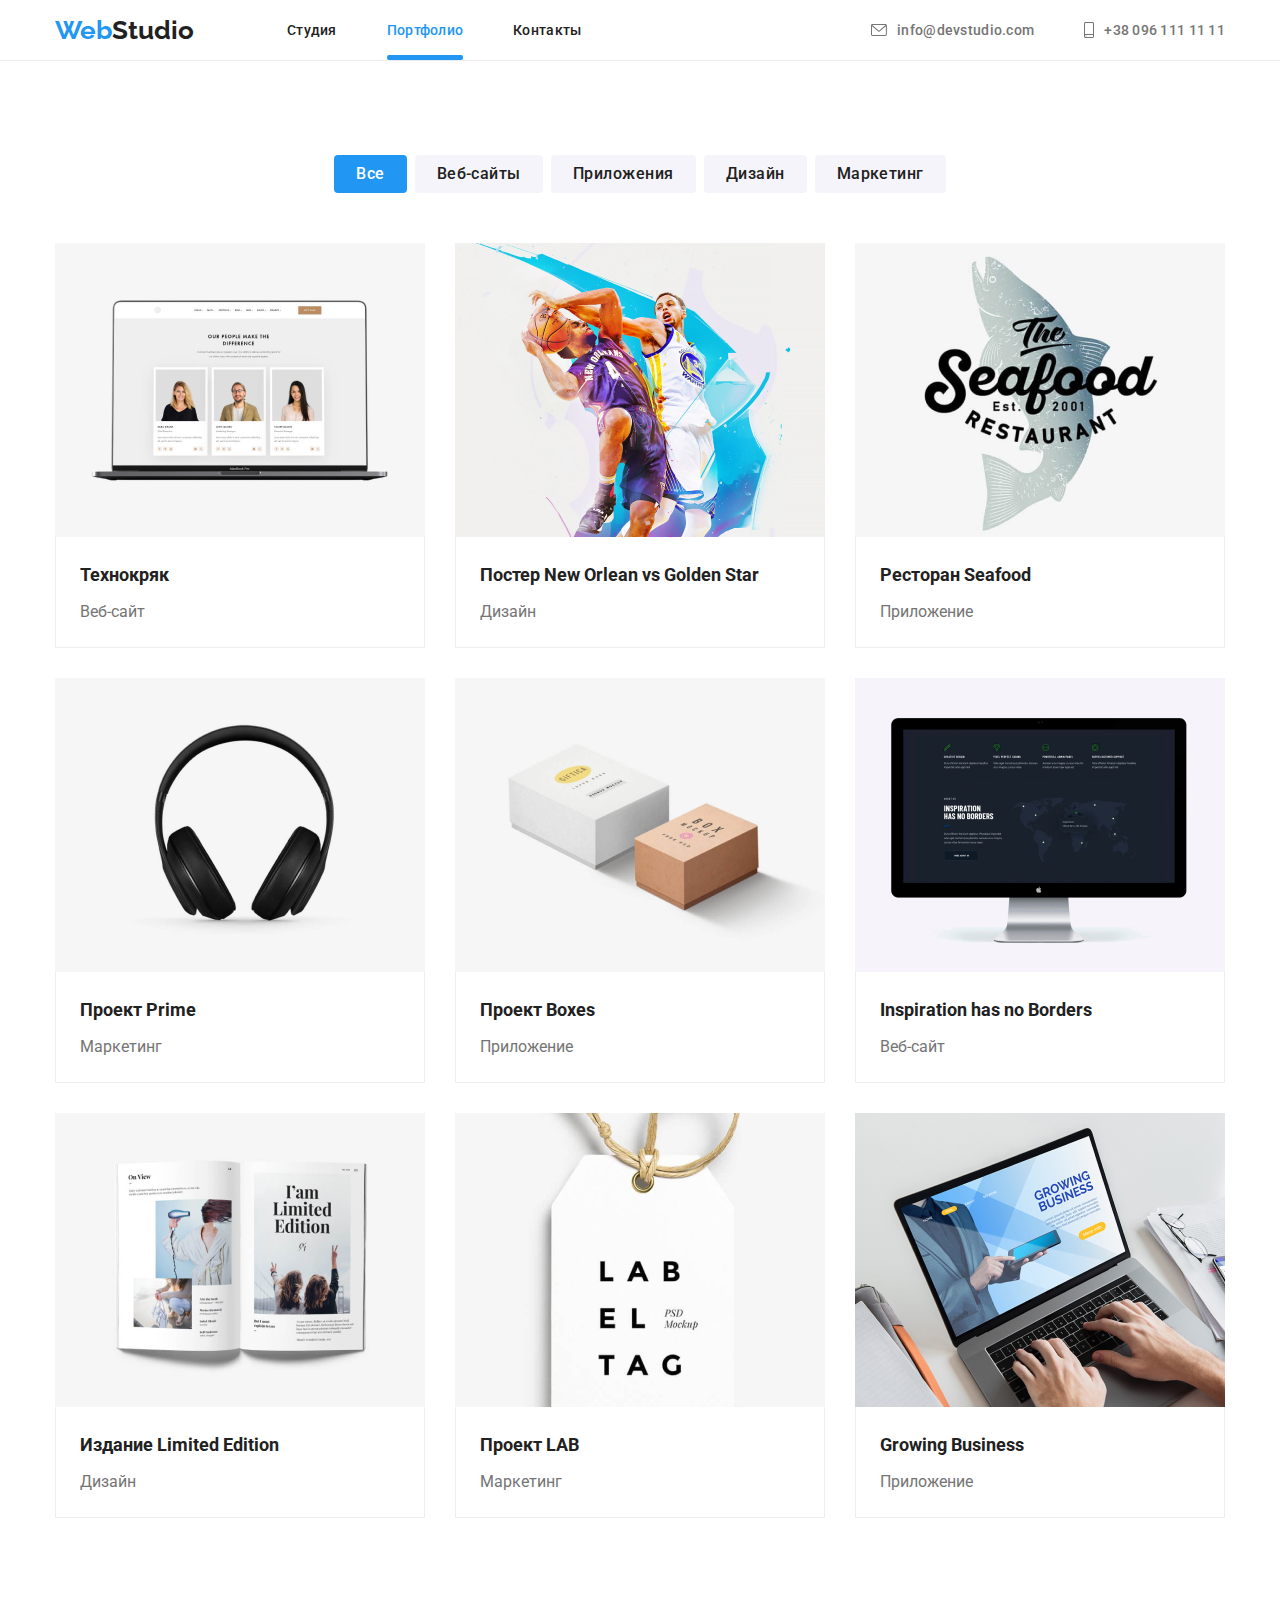
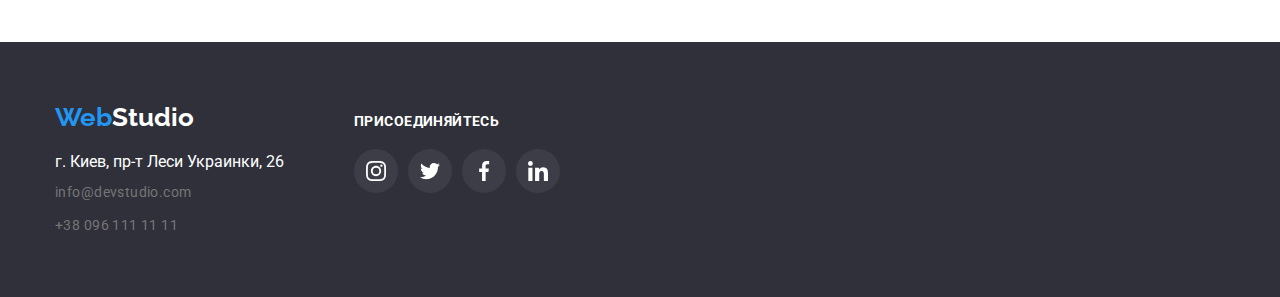
==== portfolio.html @ 7dd8bc94 "ДЗ05" ====
<!DOCTYPE html>
<html lang="en">
<head>
    <meta charset="UTF-8">
    <meta http-equiv="X-UA-Compatible" content="IE=edge">
    <meta name="viewport" content="width=device-width, initial-scale=1.0">
    <title>Портфолио</title>
    

    <link rel="preconnect" href="https://fonts.googleapis.com">
    <link rel="preconnect" href="https://fonts.gstatic.com" crossorigin>
    <link href="https://fonts.googleapis.com/css2?family=Raleway:wght@700&family=Roboto:wght@400;500;700;900&display=swap" rel="stylesheet">

    <link rel="stylesheet" href="https://cdnjs.cloudflare.com/ajax/libs/modern-normalize/1.1.0/modern-normalize.min.css">
    <link rel="stylesheet" href="./css/style.css">
</head>
<body>
    
        
    <header class="header ">

        <div class="container main-nav">
         <a href="" class="nav-logo" ><span class="nav-logo2">Web</span>Studio</a>
         <nav class="nav">
             
          <ul class="site-nav">
              <li class="item"><a href="index.html" class="link">Студия</a></li>
              <li class="item"><a href="portfolio.html" class="link act">Портфолио</a></li>
              <li class="item"><a href="#" class="link">Контакты</a></li>
          </ul>
         </nav> 
    
         
         <ul class="links-contact list"> 
             <li class="item item-mail">
                 <a href="mailto:info@devstudio.com" class="contact-link">
                     <svg class="email">
                         <use href="./images/symbol-defs.svg#icon-envelope"></use>
                     </svg> 
                     info@devstudio.com</a>
                 </li>



             <li class="item item-tel">
                 <a href="tel:+380961111111" class="contact-link">
                     <svg class="tel">
                         <use href="./images/symbol-defs.svg#icon-smartphone"></use>
                     </svg> 
                     +38 096 111 11 11</a>
                 </li> 
         </ul>
     
     </div>
     


 </header>
     
    <main>

        <section class="portfolio-section">
        <div class="container">
            <h2 class="visually-hidden">Меню портфолио</h2>
          <!--btn-->
        <ul class="btns">
            <li class="btn-list"><button class="btn act2">Все</button></li>
            <li class="btn-list"><button class="btn">Веб-сайты</button></li>
            <li class="btn-list"><button class="btn">Приложения</button></li>
            <li class="btn-list"><button class="btn">Дизайн</button></li>
            <li class="btn-list"><button class="btn">Маркетинг</button></li>
        </ul>
        <h2 class="visually-hidden">Меню портфолио</h2>
<ul class="portfolio-img-section">
    
    <li class="portfolio-li">
        <a href="" class="portfolio-img">
            <p class="portfolio-img-text">Технокряк это современная площадка распространения коронавируса. Компании используют эту платформу для цифрового шпионажа и атак на защищённые сервера конкурентов.</p>
            <img src="./images/portfolio/img.jpg" alt="Веб-сайт" width=370>
           
        <div class="img-title">
            <h3 class="portfolio-h3">Технокряк</h3>
            <p class="ptext-portf">Веб-сайт</p>
        </div>
        </a>
    </li>
    <li class="portfolio-li">
        
        <a href="" class="portfolio-img">
            <p class="portfolio-img-text">Технокряк это современная площадка распространения коронавируса. Компании используют эту платформу для цифрового шпионажа и атак на защищённые сервера конкурентов.</p>
            <img class="portfolio-img-href" src="./images/portfolio/img(1).jpg" alt="Дизайн" width=370>
        
        <div class="img-title">
            <h3 class="portfolio-h3">Постер New Orlean vs Golden Star</h3>
            <p class="ptext-portf">Дизайн</p>
        </div>
        </a>
    </li>
    <li class="test">
        <a href="" class="portfolio-img">
            <p class="portfolio-img-text">Технокряк это современная площадка распространения коронавируса. Компании используют эту платформу для цифрового шпионажа и атак на защищённые сервера конкурентов.</p>
          <img src="./images/portfolio/img(2).jpg" alt="Приложение" width=370>
        <div class="img-title">
            <h3 class="portfolio-h3">Ресторан Seafood</h3>
            <p class="ptext-portf">Приложение</p>
        </div>
        </a>
    </li>

    <li class="portfolio-li">
        <a href="" class="portfolio-img">
            <p class="portfolio-img-text">Технокряк это современная площадка распространения коронавируса. Компании используют эту платформу для цифрового шпионажа и атак на защищённые сервера конкурентов.</p>
            <img src="./images/portfolio/img(3).jpg" alt="Маркетинг" width=370>
        <div class="img-title">
            <h3 class="portfolio-h3">Проект Prime</h3>
            <p class="ptext-portf">Маркетинг</p>
        </div>
        </a>
    </li>
    <li class="portfolio-li">
        <a href="" class="portfolio-img">
            <p class="portfolio-img-text">Технокряк это современная площадка распространения коронавируса. Компании используют эту платформу для цифрового шпионажа и атак на защищённые сервера конкурентов.</p>
            <img src="./images/portfolio/img(4).jpg" alt="Приложение" width=370>
        <div class="img-title">
            <h3 class="portfolio-h3">Проект Boxes</h3>
            <p class="ptext-portf">Приложение</p>
        </div>
        </a>
    </li>
    <li class="test">
        <a href="" class="portfolio-img">
            <p class="portfolio-img-text">Технокряк это современная площадка распространения коронавируса. Компании используют эту платформу для цифрового шпионажа и атак на защищённые сервера конкурентов.</p>
            <img src="./images/portfolio/img(5).jpg" alt="Веб-сайт" width=370>
        <div class="img-title">
            <h3 class="portfolio-h3">Inspiration has no Borders</h3>
            <p class="ptext-portf">Веб-сайт</p>
        </div>
        </a>
    </li>


    <li class="portfolio-li">
        <a href="" class="portfolio-img">
            <p class="portfolio-img-text">Технокряк это современная площадка распространения коронавируса. Компании используют эту платформу для цифрового шпионажа и атак на защищённые сервера конкурентов.</p>
            <img src="./images/portfolio/img(6).jpg" alt="Дизайн" width=370>
        <div class="img-title">
            <h3 class="portfolio-h3">Издание Limited Edition</h3>
            <p class="ptext-portf">Дизайн</p>
        </div>
        </a>
    </li>

    <li class="portfolio-li">
        <a href="" class="portfolio-img">
            <p class="portfolio-img-text">Технокряк это современная площадка распространения коронавируса. Компании используют эту платформу для цифрового шпионажа и атак на защищённые сервера конкурентов.</p>
            <img src="./images/portfolio/img(7).jpg" alt="Маркетинг" width=370>
        <div class="img-title">
            <h3 class="portfolio-h3">Проект LAB</h3>
            <p class="ptext-portf">Маркетинг</p>
        </div>
    </a>
    </li>
    <li class="test">
        <a href="" class="portfolio-img">
            <p class="portfolio-img-text">Технокряк это современная площадка распространения коронавируса. Компании используют эту платформу для цифрового шпионажа и атак на защищённые сервера конкурентов.</p>
            <img src="./images/portfolio/img(8).jpg" alt="Приложение" width=370>
        <div class="img-title">
            <h3 class="portfolio-h3">Growing Business</h3>
            <p class="ptext-portf">Приложение</p>
        </div>
        </a>
    </li>
</ul>
</div>
        </section>

    </main>

    <footer class="footer">
        <div class="container footer-div">
            <div>   
            <a href="/index.html" lang="en" class="nav-logo-footer"><span class="nav-logo2-footer">Web</span>Studio</a>
            <address class="address">
            <p class="footer-address">г. Киев, пр-т Леси Украинки, 26</p>
            <ul class="ul1">
                <li class="footer-address-li"><a href="mailto:info@devstudio.com" class="contact-link-footer-href">info@devstudio.com</a></li>
                <li class="footer-address-li"><a href="tel:+380961111111" class="contact-link-footer-href">+38 096 111 11 11</a></li>
            </ul>
            </address>
            </div>

        <div class="footer-social-div">
            <h3 class="footer-social-text">присоединяйтесь</h3>
            <ul class="soc">
                <li class="soc-team-li"><a class="soc-team-href-footer" href="">
                    <svg class="svg-team-li-footer">
                        <use href="./images/symbol-defs.svg#icon-instagram-2"></use>
                    </svg> 
                </a></li>
                <li class="soc-team-li"><a class="soc-team-href-footer" href="">
                    <svg class="svg-team-li-footer">
                        <use href="./images/symbol-defs.svg#icon-twitter-1"></use>
                    </svg> 
                </a></li>
                <li class="soc-team-li"><a class="soc-team-href-footer" href="">
                    <svg class="svg-team-li-footer">
                        <use href="./images/symbol-defs.svg#icon-facebook-1"></use>
                    </svg> 
                </a></li>
                <li class="soc-team-li"><a class="soc-team-href-footer" href="">
                    <svg class="svg-team-li-footer">
                        <use href="./images/symbol-defs.svg#icon-linkedin-1"></use>
                    </svg> 
                </a></li>
            </ul>

        </div>
        </div>

      


        </footer>
</body>
</html>
---- css/style.css ----
/* Переменные */

:root{
    --blue: #2196F3;
    --grey: #2F303A;
    --grey2:#757575;
    --greylinks: #AFB1B8;
    --white:#FFFFFF;
    --black:#212121;
    --background-team:#F5F4FA;
    --background-modal: rgba(0, 0, 0, 0.2);
}

body{
    font-family: "Roboto", sans-serif;
    margin: 0;
}

/* header */

.header{
    border-bottom: 1px solid #ECECEC;
}

.container{
    width: 1200px;
    margin-left: auto;
    margin-right: auto;
    padding-left: 15px;
    padding-right: 15px;
    
}

/*nav logo  */

.nav-logo {
    font-family: 'Oleo Script', sans-serif;
    font-family: Raleway;
    font-style: normal;
    font-weight: bold;
    font-size: 26px;
    line-height: 31px;
    color: var(--black);
    text-decoration: none;
}
.nav-logo2 {

    font-family: 'Raleway', sans-serif;
    font-style: normal;
    font-weight: bold;
    font-size: 26px;
    line-height: 31px;
    color: var(--blue);
}

/* nav */
.main-nav{
    
    display: flex;
    align-items: center;
}
/* links */

.nav{
    margin-left: 93px;
}

.site-nav{
    display: flex;
    margin-top: 0;
    margin-bottom: 0;
    padding: 0;
}

.site-nav .link {
    display: block;
    padding: 22px 0;

    color: var(--black);
    font-style: normal;
    font-weight: 500;
    font-size: 14px;
    line-height: 16px;
    letter-spacing: 0.02em;
}

.site-nav .item{
    list-style: none;
}


.site-nav .item:last-child{
    margin-right: 0;
}

.site-nav .item:not(:last-child){
    margin-right: 50px;
}

.site-nav li a{
    text-decoration: none;
}

.act:after{
    position: absolute;
    content: "";
    left: 0;
    bottom: 0;

    display: block;
    width: 100%;
    height: 5px;

    border-radius: 2px;
    background-color: var(--blue);
    
}

.link{
    transition-property: color;
    transition-duration: 250ms;
    transition-timing-function: cubic-bezier(0.4, 0, 0.2, 1);
}

.link.act{
    color: var(--blue);
    position: relative;
}

.link:hover, .link:focus{
    color: var(--blue);
}

/* contact-links */

.links-contact{
    display: flex;
    text-decoration: none;
    list-style: none;
    margin-left: auto;
    margin-top: 0;
    margin-bottom: 0;
    padding: 0;
}

.contact-link{
    align-items: center;
    display: flex;
    font-style: normal;
    font-weight: 500;
    font-size: 14px;
    line-height: 16px;
    letter-spacing: 0.02em;
    color: var(--grey2);

    transition-property: color;
    transition-duration: 250ms;
    transition-timing-function: cubic-bezier(0.4, 0, 0.2, 1);
}

.contact-link:hover .email, .contact-link:hover .tel{
    fill: var(--blue);
}

.contact-link:hover, .contact-link:focus{
    color: var(--blue);
}

.tel{
    margin-right: 10px;
    width: 10px;
    height: 16px;
    
    fill: var(--grey2);

    transition-property: fill;
    transition-duration: 250ms;
    transition-timing-function: cubic-bezier(0.4, 0, 0.2, 1);
}

.tel:hover, .tel:focus{
    fill: var(--blue);
    
}


.email{
   
    margin-right: 10px;
    width: 16px;
    height: 12px;
    fill: var(--grey2);

    transition-property: fill;
    transition-duration: 250ms;
    transition-timing-function: cubic-bezier(0.4, 0, 0.2, 1);
}

.email:hover, .email:focus{
    fill: var(--blue);
    
}


.links-contact .item + .item{
    margin-left: 50px;
    
}
.links-contact a{
    text-decoration: none;
}

/* hero */
.hero-section{
    max-width: 1600px;
    
    background-repeat: no-repeat;
    
    background-position: center;
    background-image: linear-gradient(
    to right,
    rgba(0, 0, 0, 0.4),
    rgba(0, 0, 0, 0.4)
    ),
    url(../images/background.jpg);

    margin-left: auto;
    margin-right: auto;
    padding: 200px 0;
    
    background-color: var(--grey);
    text-align: center;
}

.hero-title{
    max-width: 696px;
    margin-left: auto;
    margin-right: auto;

    text-transform: uppercase;

    font-style: normal;
    font-weight: 900;
    font-size: 44px;
    line-height: 60px;
    letter-spacing: 0.06em;
    
    color: var(--white);

    margin-top: 0;
    margin-bottom: 30px;
}

.herobtn{
    color: var(--white);
    background-color: var(--blue);

    font-style: normal;
    font-weight: bold;
    font-size: 16px;
    line-height: 30px;
    letter-spacing: 0.06em;
    box-shadow: 0px 4px 4px rgba(0, 0, 0, 0.15);
    border-radius: 4px;
    padding: 10px 32px;    
}

.herobtn:hover, .herobtn:focus{
    background-color: #188CE8;
}

.info-section{
    padding-top: 94px;
    padding-bottom: 0;
}

.visually-hidden{
    position: absolute;
    width: 1px;
    height: 1px;
    margin: -1px;
    border: 0;
    padding: 0;

    white-space: nowrap;
    clip-path: inset(100%);
    clip: rect(0 0 0 0);
    overflow: hidden;
}

/* info */

.svg-div{
    
    display: flex;
    justify-content: center;
    align-items: center;


    background-color: #F5F4FA;
    background-size: contain;
    height: 120px;
    margin-bottom: 30px;
}

.info-text-icon{
    
    width: 70px;
    height: 70px;
}



.info-text{
    padding: 0;
    margin: 0;
    display: flex;
    list-style: none;
}

.info-section-text{
    width: 270px;
    padding-left: 1px;
}


.info-section-text:not(:last-child){
     margin-right: 30px;
}

.h3-title{
    font-style: normal;
    font-weight: bold;
    font-size: 14px;
    line-height: 16px;
    letter-spacing: 0.03em;
    text-transform: uppercase;

    color: var(--black);

    margin-top: 0;
    margin-bottom: 10px;
}

.ptext{
    font-style: normal;
    font-weight: normal;
    font-size: 14px;
    line-height: 24px;
    letter-spacing: 0.03em;

    color: var(--grey2);

    margin-top: 0;
    margin-bottom: 0;
}


/* dssasdf */

.img-section{
    
    width: 270px;
    height: 120px;
    background-color:  #F5F4FA;
}

/* section-work */




.section-work{
    padding-top: 94px;
    padding-bottom: 94px;
}

.h2-title{
    text-align: center;
    font-style: normal;
    font-weight: bold;
    font-size: 36px;
    line-height: 42px;
    text-align: center;
    letter-spacing: 0.03em;

    color: var(--black);

    margin-top: 0;
    margin-bottom: 50px;

}

.offer-list{
    display: flex;
    padding: 0;
    list-style: none;
    margin: 0;
}

.offer-li{
    display: flex;
    justify-content: center;

    position: relative;
    width: 370px;

}

.offer-li:not(:last-child){
    margin-right: 30px;
}

.offer-text{
    position: absolute;
    bottom: 0;
    
    width: 100%;
    height: 70px;

    

    font-style: normal;
    font-weight: bold;
    font-size: 14px;
    line-height: 16px;
    text-align: center;
    letter-spacing: 0.03em;
    text-transform: uppercase;

    text-decoration: none;

    color: var(--white);
    background: rgba(47, 48, 58, 0.8);



    align-items: center;
    justify-content: center;
    display: flex;
}

.offer-text:hover{
    opacity: 1;
}


/* team */

.section-team{
    padding-top: 94px;
    padding-bottom: 94px;

    background-color: var(--background-team);
}

.team{
    display: flex;
    padding: 0;
    margin: 0;
    list-style: none;
}

.team-li{
    width: 270px;
    background: #FFFFFF;
    box-shadow: 0px 1px 3px rgba(0, 0, 0, 0.12), 0px 1px 1px rgba(0, 0, 0, 0.14), 0px 2px 1px rgba(0, 0, 0, 0.2);
    border-radius: 0px 0px 4px 4px;
}

.team-li:not(:last-child){
    margin-right: 30px;
}

.text-team{
    padding: 30px 0px 30px 0px;
}

.htext-team{
    font-style: normal;
    font-weight: 500;
    font-size: 16px;
    line-height: 19px;
    margin-top: 0;

    text-align: center;
    letter-spacing: 0.03em;

    color: var(--black);
}

.p-team{
    font-style: normal;
    font-weight: normal;
    font-size: 16px;
    line-height: 19px;
    margin: 0;

    text-align: center;
    letter-spacing: 0.03em;

    color: var(--grey2);
}

.div-icon-team{
    
    width: 206px;
    height: 44px;
}

.soc-team-href{
    display: flex;
    justify-content: center;
    align-items: center;
    width: 44px;
    height: 44px;
    background-color: #ffffff10;
    border-radius: 50%;
    transition: 250ms cubic-bezier(0.4, 0, 0.2, 1);
}

.soc-team-href:hover .svg-team-li{
    fill: var(--white);
}

.soc-team-href:hover{
    background-color: var(--blue);
}

.soc-team{
    margin-top: 16px;
    justify-content: center;
    display: flex;
    list-style: none;
    padding: 0
    
}

.soc-team-li:not(:last-child){
    margin-right: 10px;
}
.svg-team-li{
    fill: var(--greylinks);
    width: 20px;
    height: 20px;
}

/* clients */

.section-clients{
    padding-top: 94px;
    padding-bottom: 94px;
}

.constant{
    text-align: center;
    font-style: normal;
    font-weight: bold;
    font-size: 36px;
    line-height: 42px;
    text-align: center;
    letter-spacing: 0.03em;
    color: var(--black);
    margin: 0;
    
    
}

.clients{
    margin-top: 50px;
    
    padding-left: 0;
    display: flex;
    list-style: none;
    
    margin-bottom: 0;
}

.svg-clients{
   width: 106px;
   height: 60px;
   fill: var(--greylinks);

   transition-property: fill;
   transition-duration: 250ms;
   transition-timing-function: cubic-bezier(0.4, 0, 0.2, 1);
   
}

.client-href{
    
    justify-content: center;
    align-items: center;
    display: flex;

    width: 170px;
    height: 92px;
    
    
}

.client-href:hover .svg-clients{
    fill: var(--blue);
}

.clients-list{
    width: 170px;
    height: 92px;
    border: 1px solid var(--greylinks);
    border-radius: 4px;

    transition-property: border;
    transition-duration: 250ms;
    transition-timing-function: cubic-bezier(0.4, 0, 0.2, 1);
}

.clients-list:hover{
    border: 1px solid var(--blue);
    border-radius: 4px;
}

.clients-list:not(:last-child){
    margin-right: 30px;
}




/* footer */

.footer{
    padding: 60px 0;
    background-color: var(--grey);
}

.nav-logo-footer {
    font-family: 'Oleo Script', cursive;
    font-family: Raleway;
    font-style: normal;
    font-weight: bold;
    font-size: 26px;
    line-height: 31px;
    color: var(--white);
    text-decoration: none;      
}
    
    
.nav-logo2-footer {
    font-size: 26px;
    line-height: 31px;
    color: #2196F3;
}

.address{
    margin-top: 20px;
    font-style: normal;
    color: var(--white);
    
}

.footer-address{
    margin: 0;
    margin-bottom: 9px;
}

.contact-link-footer-href{
    font-style: normal;
    font-weight: normal;
    font-size: 14px;
    line-height: 24px;
    list-style: none;
    text-decoration: none;
    letter-spacing: 0.03em;

    color: var(--grey2);

    flex-direction: row;

    
    transition-property: color;
    transition-duration: 250ms;
    transition-timing-function: cubic-bezier(0.4, 0, 0.2, 1);
    
}


.ul1{
   margin: 0;
   padding: 0;
   list-style: none;
}

.footer-address-li:not(:last-child){
    margin-bottom: 9px;
}

.contact-link-footer-href:hover, .contact-link-footer-href:focus{
    color: var(--white);
}

/* soc footer */


.footer-div{
    display: flex;
    align-items: baseline;
}

.footer-social-div{
    margin-left: 70px;
}

.soc{
    display: flex;
    list-style: none;
    padding: 0;
    margin-top: 20px;
    margin-bottom: 0;
}

a.soc-team-href-footer{
    display: flex;
    justify-content: center;
    align-items: center;
    width: 44px;
    height: 44px;
    background-color: #ffffff10;
    border-radius: 50%;

    transition-property: background-color;
    transition-duration: 250ms;
    transition-timing-function: cubic-bezier(0.4, 0, 0.2, 1);
}

.footer-social-text{
    font-style: normal;
    font-weight: bold;
    font-size: 14px;
    line-height: 16px;
    letter-spacing: 0.03em;
    text-transform: uppercase;
    margin: 0;
    color: var(--white);
}

.soc-team-li:not(:last-child){
    margin-right: 10px;
}

.svg-team-li-footer{
    width: 20px;
    height: 20px;

    fill: var(--white);
}

.soc-team-href-footer:hover, .soc-team-href-footer:focus{
    background-color: var(--blue);

}

/* -----------------portfolio----------- */



.portfolio-section{
    padding: 94px 0;
}

.btns{
    margin-bottom: 50px;
    display: flex;
    justify-content: center;
    padding: 0;
    margin-top: 0;
}

.btn-list:not(:last-child){
    margin-right: 8px;
    
}

.btn{
    padding: 6px 22px;

    font-style: normal;
    font-weight: 500;
    font-size: 16px;
    line-height: 26px;

    text-align: center;
    letter-spacing: 0.03em;

    border-radius: 4px;

    color: var(--black);
    background-color: #F5F4FA;

    cursor: pointer;
    
    border: none;


    transition-property: background-color, text, box-shadow;
    transition-duration: 250ms;
    transition-timing-function: cubic-bezier(0.4, 0, 0.2, 1);

}

.act2{
    transition-property: box-shadow, text;
    transition-duration: 250ms;
    transition-timing-function: cubic-bezier(0.4, 0, 0.2, 1);
}

.btn:hover, .btn:focus{
    color: var(--white);
    background-color: var(--blue);
}

.btn-list{
    
    list-style: none;
   
}

.btn:hover{
    box-shadow: 0px 3px 1px rgba(0, 0, 0, 0.1), 0px 1px 2px rgba(0, 0, 0, 0.08), 0px 2px 2px rgba(0, 0, 0, 0.12);
    border-radius: 4px;

}

.btn.act2{
    color: var(--white);
    background-color: var(--blue);
}

/* img */

.portfolio-img{
    display: block;
    text-decoration: none;

    
    
}

.portfolio-img:hover{

    box-shadow: 0px 1px 1px rgba(0, 0, 0, 0.12), 0px 4px 4px rgba(0, 0, 0, 0.06), 1px 4px 6px rgba(0, 0, 0, 0.16);

    transition-property: box-shadow;
    transition-duration: 250ms;
    transition-timing-function: cubic-bezier(0.4, 0, 0.2, 1);
}


.portfolio-test{
    position: relative;
}

.portfolio-img-section{
    display: flex;
    flex-wrap: wrap;
    list-style: none;
    padding: 0;
    margin: 0;
}
.portfolio-li{
    width: 370px;
    position: relative;
    
}
.portfolio-test:before{
    display: inline-block;
    position: absolute;
    content: "";
    width: 100%;
    height: 100%;
    background-color: ;
}
.portfolio-li:not(:last-child){
    margin-right: 30px;
    margin-bottom: 30px;
}
.test{
    width: 370px;
    margin: 0;
    position: relative;
    margin-bottom: 30px;
}
img{
    display: block;
}

.img-title{
    padding: 20px 24px;

    border-bottom: 1px solid #EEEEEE;
    border-left: 1px solid #EEEEEE;
    border-right: 1px solid #EEEEEE;
}
.portfolio-h3{
    font-style: normal;
    font-weight: bold;
    font-size: 18px;
    line-height: 36px;

    color: var(--black);

    margin-top: 0;
    margin-bottom: 4px;
}
.ptext-portf{
    font-style: normal;
    font-weight: normal;
    font-size: 16px;
    line-height: 30px;

    margin: 0;

    color: var(--grey2);
}

.portfolio-img-text{
    position: absolute;
    padding: 63px 24px;

    margin: 0;

    font-style: normal;
    font-weight: normal;
    font-size: 18px;
    line-height: 28px;
    letter-spacing: 0.03em;

    color: var(--white);

    background: rgba(33, 150, 243, 0.9);

    opacity: 0;

    transition-property: opacity;
    transition-duration: 250ms;
    transition-timing-function: cubic-bezier(0.4, 0, 0.2, 1);
}

.portfolio-img-text:hover{
    opacity: 1;
}

/* -----------------modal----------- */

.backdrop{
    position: fixed;
    top: 0;
    left: 0;

    width: 100%;
    height: 100%;
    background-color: var(--background-modal);
    
    opacity: 1;
    transition: opacity 250ms cubic-bezier(0.4, 0, 0.2, 1);
}

.backdrop.is-hidden{
    opacity: 0;
    pointer-events: none;
}

.modal{
    width: 528px;
    height: 581px;
    background-color: var(--white);

    position: absolute;
    top: 50%;
    left: 50%;
    transform: translate(-50%, -50%);

}

.svg-close{
 
    fill: black;
    width: 11px;
    height: 11px;  
}

.btn-modal-close{
    position: absolute;
    top: 8px;
    right: 8px;
    border: 1px solid rgba(0, 0, 0, 0.1);
    border-radius: 50%;
    background-color: white;

 
}
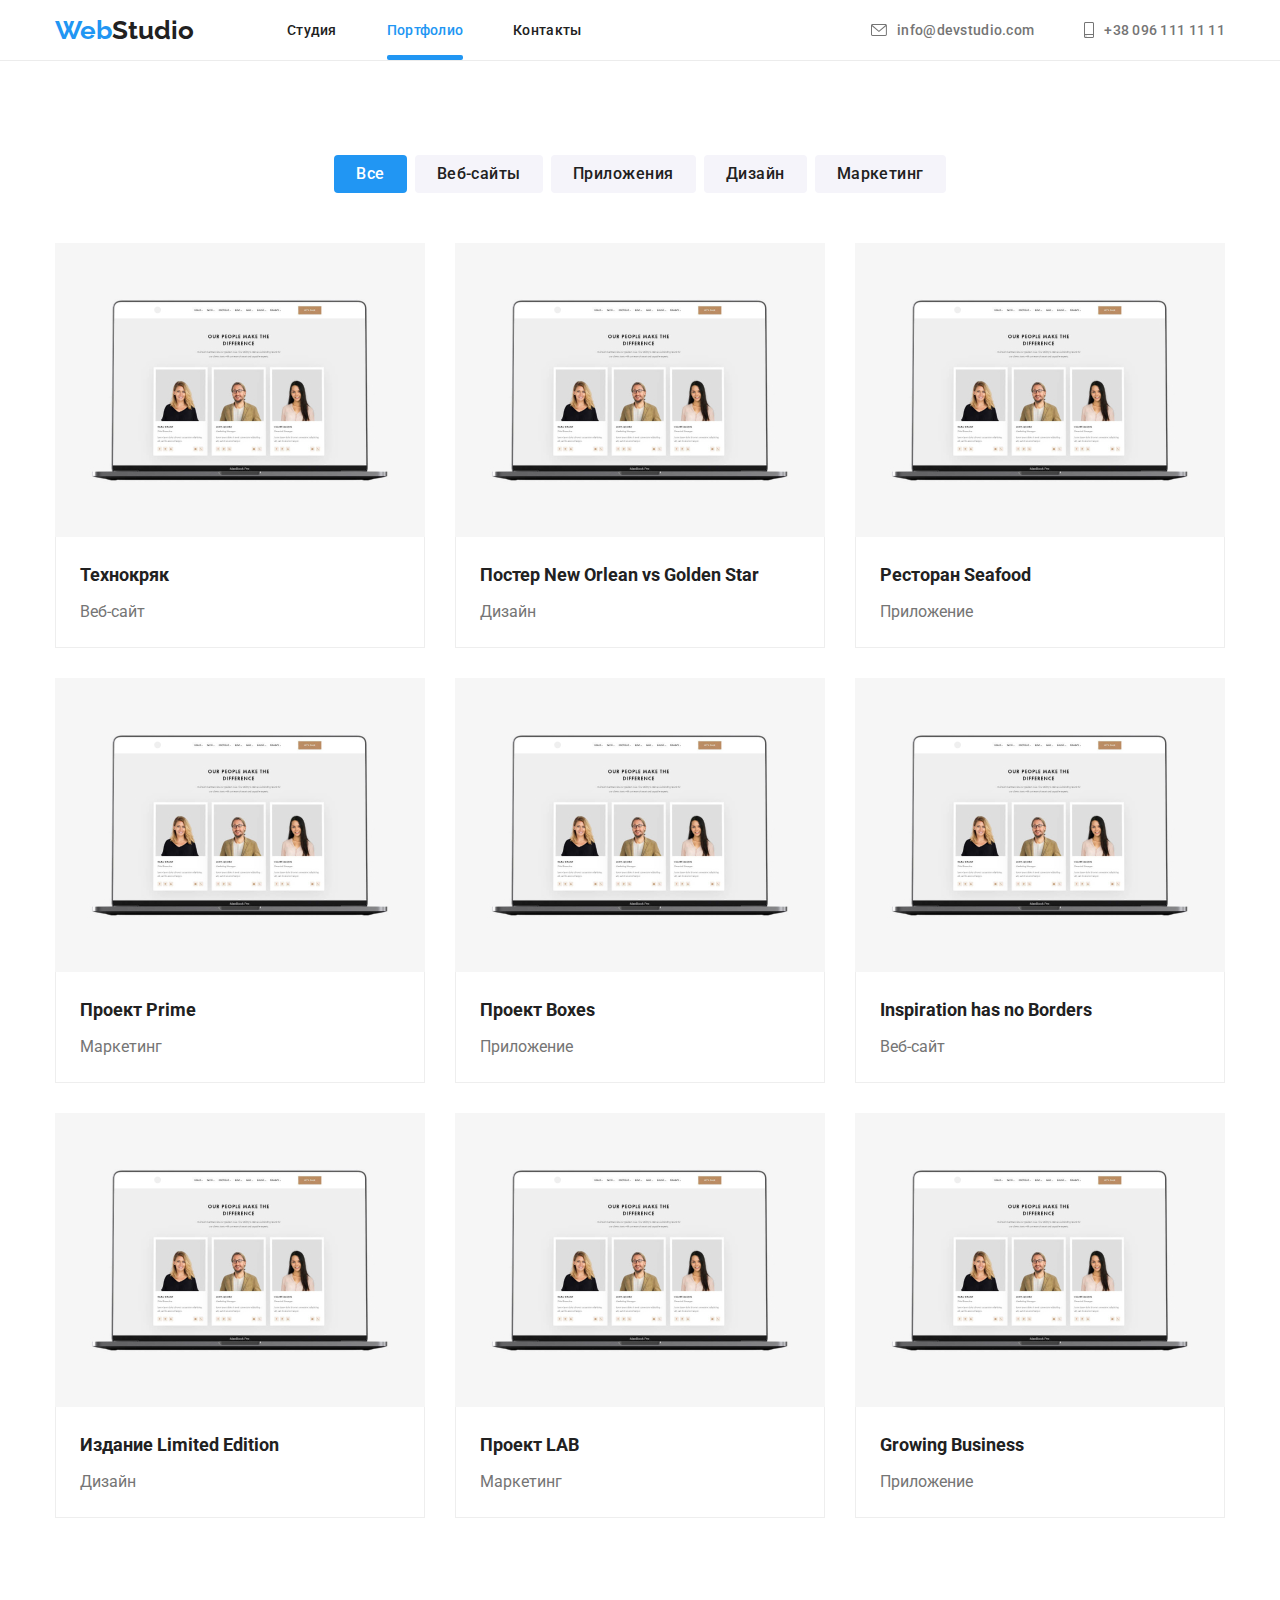
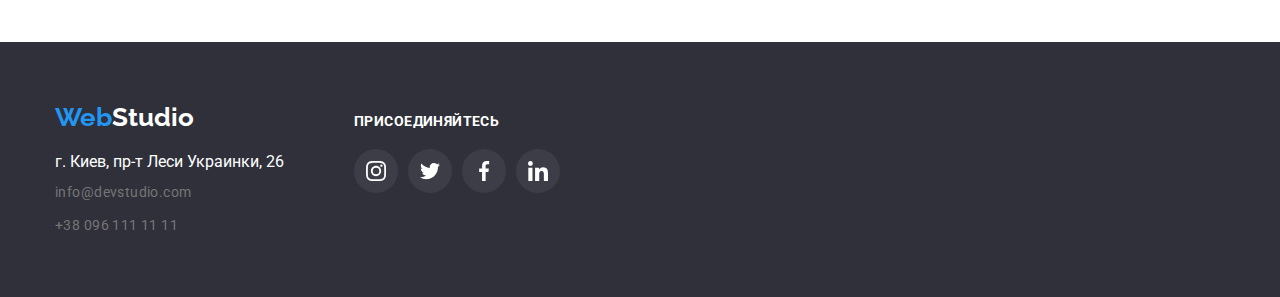
==== commit dd3bc228: "ДЗ05.05" ====
--- a/portfolio.html
+++ b/portfolio.html
@@ -20,7 +20,7 @@
     <header class="header ">
 
         <div class="container main-nav">
-         <a href="" class="nav-logo" ><span class="nav-logo2">Web</span>Studio</a>
+         <a href="./index.html" class="nav-logo" ><span class="nav-logo2">Web</span>Studio</a>
          <nav class="nav">
              
           <ul class="site-nav">
@@ -75,9 +75,16 @@
     
     <li class="portfolio-li">
         <a href="" class="portfolio-img">
-            <p class="portfolio-img-text">Технокряк это современная площадка распространения коронавируса. Компании используют эту платформу для цифрового шпионажа и атак на защищённые сервера конкурентов.</p>
-            <img src="./images/portfolio/img.jpg" alt="Веб-сайт" width=370>
-           
+            
+            <div class="product-thumb">
+                <img src="./images/portfolio/img.jpg" alt="Веб-сайт" width=370>        
+                <div class="overlay">                  
+                    <p class="portfolio-img-text">Технокряк это современная площадка распространения коронавируса.
+                        Компании используют эту платформу для цифрового шпионажа и атак на защищённые сервера конкурентов.</p>
+                </div>                                  
+            </div>
+            
+        
         <div class="img-title">
             <h3 class="portfolio-h3">Технокряк</h3>
             <p class="ptext-portf">Веб-сайт</p>
@@ -87,9 +94,13 @@
     <li class="portfolio-li">
         
         <a href="" class="portfolio-img">
-            <p class="portfolio-img-text">Технокряк это современная площадка распространения коронавируса. Компании используют эту платформу для цифрового шпионажа и атак на защищённые сервера конкурентов.</p>
-            <img class="portfolio-img-href" src="./images/portfolio/img(1).jpg" alt="Дизайн" width=370>
-        
+            <div class="product-thumb">
+                <img src="./images/portfolio/img.jpg" alt="Веб-сайт" width=370>        
+                <div class="overlay">                  
+                    <p class="portfolio-img-text">Технокряк это современная площадка распространения коронавируса.
+                        Компании используют эту платформу для цифрового шпионажа и атак на защищённые сервера конкурентов.</p>
+                </div>                                  
+            </div>
         <div class="img-title">
             <h3 class="portfolio-h3">Постер New Orlean vs Golden Star</h3>
             <p class="ptext-portf">Дизайн</p>
@@ -98,8 +109,13 @@
     </li>
     <li class="test">
         <a href="" class="portfolio-img">
-            <p class="portfolio-img-text">Технокряк это современная площадка распространения коронавируса. Компании используют эту платформу для цифрового шпионажа и атак на защищённые сервера конкурентов.</p>
-          <img src="./images/portfolio/img(2).jpg" alt="Приложение" width=370>
+            <div class="product-thumb">
+                <img src="./images/portfolio/img.jpg" alt="Веб-сайт" width=370>        
+                <div class="overlay">                  
+                    <p class="portfolio-img-text">Технокряк это современная площадка распространения коронавируса.
+                        Компании используют эту платформу для цифрового шпионажа и атак на защищённые сервера конкурентов.</p>
+                </div>                                  
+            </div>
         <div class="img-title">
             <h3 class="portfolio-h3">Ресторан Seafood</h3>
             <p class="ptext-portf">Приложение</p>
@@ -109,8 +125,13 @@
 
     <li class="portfolio-li">
         <a href="" class="portfolio-img">
-            <p class="portfolio-img-text">Технокряк это современная площадка распространения коронавируса. Компании используют эту платформу для цифрового шпионажа и атак на защищённые сервера конкурентов.</p>
-            <img src="./images/portfolio/img(3).jpg" alt="Маркетинг" width=370>
+            <div class="product-thumb">
+                <img src="./images/portfolio/img.jpg" alt="Веб-сайт" width=370>        
+                <div class="overlay">                  
+                    <p class="portfolio-img-text">Технокряк это современная площадка распространения коронавируса.
+                        Компании используют эту платформу для цифрового шпионажа и атак на защищённые сервера конкурентов.</p>
+                </div>                                  
+            </div>
         <div class="img-title">
             <h3 class="portfolio-h3">Проект Prime</h3>
             <p class="ptext-portf">Маркетинг</p>
@@ -119,8 +140,13 @@
     </li>
     <li class="portfolio-li">
         <a href="" class="portfolio-img">
-            <p class="portfolio-img-text">Технокряк это современная площадка распространения коронавируса. Компании используют эту платформу для цифрового шпионажа и атак на защищённые сервера конкурентов.</p>
-            <img src="./images/portfolio/img(4).jpg" alt="Приложение" width=370>
+            <div class="product-thumb">
+                <img src="./images/portfolio/img.jpg" alt="Веб-сайт" width=370>        
+                <div class="overlay">                  
+                    <p class="portfolio-img-text">Технокряк это современная площадка распространения коронавируса.
+                        Компании используют эту платформу для цифрового шпионажа и атак на защищённые сервера конкурентов.</p>
+                </div>                                  
+            </div>
         <div class="img-title">
             <h3 class="portfolio-h3">Проект Boxes</h3>
             <p class="ptext-portf">Приложение</p>
@@ -129,8 +155,13 @@
     </li>
     <li class="test">
         <a href="" class="portfolio-img">
-            <p class="portfolio-img-text">Технокряк это современная площадка распространения коронавируса. Компании используют эту платформу для цифрового шпионажа и атак на защищённые сервера конкурентов.</p>
-            <img src="./images/portfolio/img(5).jpg" alt="Веб-сайт" width=370>
+            <div class="product-thumb">
+                <img src="./images/portfolio/img.jpg" alt="Веб-сайт" width=370>        
+                <div class="overlay">                  
+                    <p class="portfolio-img-text">Технокряк это современная площадка распространения коронавируса.
+                        Компании используют эту платформу для цифрового шпионажа и атак на защищённые сервера конкурентов.</p>
+                </div>                                  
+            </div>
         <div class="img-title">
             <h3 class="portfolio-h3">Inspiration has no Borders</h3>
             <p class="ptext-portf">Веб-сайт</p>
@@ -141,8 +172,13 @@
 
     <li class="portfolio-li">
         <a href="" class="portfolio-img">
-            <p class="portfolio-img-text">Технокряк это современная площадка распространения коронавируса. Компании используют эту платформу для цифрового шпионажа и атак на защищённые сервера конкурентов.</p>
-            <img src="./images/portfolio/img(6).jpg" alt="Дизайн" width=370>
+            <div class="product-thumb">
+                <img src="./images/portfolio/img.jpg" alt="Веб-сайт" width=370>        
+                <div class="overlay">                  
+                    <p class="portfolio-img-text">Технокряк это современная площадка распространения коронавируса.
+                        Компании используют эту платформу для цифрового шпионажа и атак на защищённые сервера конкурентов.</p>
+                </div>                                  
+            </div>
         <div class="img-title">
             <h3 class="portfolio-h3">Издание Limited Edition</h3>
             <p class="ptext-portf">Дизайн</p>
@@ -152,8 +188,13 @@
 
     <li class="portfolio-li">
         <a href="" class="portfolio-img">
-            <p class="portfolio-img-text">Технокряк это современная площадка распространения коронавируса. Компании используют эту платформу для цифрового шпионажа и атак на защищённые сервера конкурентов.</p>
-            <img src="./images/portfolio/img(7).jpg" alt="Маркетинг" width=370>
+            <div class="product-thumb">
+                <img src="./images/portfolio/img.jpg" alt="Веб-сайт" width=370>        
+                <div class="overlay">                  
+                    <p class="portfolio-img-text">Технокряк это современная площадка распространения коронавируса.
+                        Компании используют эту платформу для цифрового шпионажа и атак на защищённые сервера конкурентов.</p>
+                </div>                                  
+            </div>
         <div class="img-title">
             <h3 class="portfolio-h3">Проект LAB</h3>
             <p class="ptext-portf">Маркетинг</p>
@@ -162,8 +203,13 @@
     </li>
     <li class="test">
         <a href="" class="portfolio-img">
-            <p class="portfolio-img-text">Технокряк это современная площадка распространения коронавируса. Компании используют эту платформу для цифрового шпионажа и атак на защищённые сервера конкурентов.</p>
-            <img src="./images/portfolio/img(8).jpg" alt="Приложение" width=370>
+            <div class="product-thumb">
+                <img src="./images/portfolio/img.jpg" alt="Веб-сайт" width=370>        
+                <div class="overlay">                  
+                    <p class="portfolio-img-text">Технокряк это современная площадка распространения коронавируса.
+                        Компании используют эту платформу для цифрового шпионажа и атак на защищённые сервера конкурентов.</p>
+                </div>                                  
+            </div>
         <div class="img-title">
             <h3 class="portfolio-h3">Growing Business</h3>
             <p class="ptext-portf">Приложение</p>
@@ -217,9 +263,6 @@
         </div>
         </div>
 
-      
-
-
         </footer>
 </body>
 </html>--- a/css/style.css
+++ b/css/style.css
@@ -517,7 +517,10 @@
     height: 44px;
     background-color: #ffffff10;
     border-radius: 50%;
-    transition: 250ms cubic-bezier(0.4, 0, 0.2, 1);
+    
+    transition: background-color 250ms cubic-bezier(0.4, 0, 0.2, 1);
+    
+     
 }
 
 .soc-team-href:hover .svg-team-li{
@@ -544,6 +547,7 @@
     fill: var(--greylinks);
     width: 20px;
     height: 20px;
+    transition: fill 250ms cubic-bezier(0.4, 0, 0.2, 1);
 }
 
 /* clients */
@@ -802,8 +806,8 @@
     border: none;
 
 
-    transition-property: background-color, text, box-shadow;
-    transition-duration: 250ms;
+    transition-property: background-color, box-shadow, color;
+    transition-duration: 2500ms;
     transition-timing-function: cubic-bezier(0.4, 0, 0.2, 1);
 
 }
@@ -854,8 +858,6 @@
     transition-duration: 250ms;
     transition-timing-function: cubic-bezier(0.4, 0, 0.2, 1);
 }
-
-
 .portfolio-test{
     position: relative;
 }
@@ -868,17 +870,20 @@
     margin: 0;
 }
 .portfolio-li{
+    display: block;
     width: 370px;
     position: relative;
     
 }
+
+
 .portfolio-test:before{
     display: inline-block;
     position: absolute;
     content: "";
     width: 100%;
     height: 100%;
-    background-color: ;
+   
 }
 .portfolio-li:not(:last-child){
     margin-right: 30px;
@@ -925,30 +930,61 @@
 
 .portfolio-img-text{
     position: absolute;
+    top: 0;
+    right: 0;
+
     padding: 63px 24px;
-
-    margin: 0;
-
+    margin: 0;
+    width: 370px;
+    height: 294px;
     font-style: normal;
     font-weight: normal;
     font-size: 18px;
     line-height: 28px;
     letter-spacing: 0.03em;
-
     color: var(--white);
-
+    opacity: 0;
+
+    transition: color 250ms cubic-bezier(0.4, 0, 0.2, 1);
+}
+
+.product-thumb{
+    position: relative;
+    overflow: hidden;
+}
+
+.product-thumb:hover::before{
+    opacity: 1;
+}
+
+.product-thumb:hover .portfolio-img-text{
+    opacity: 1;
+}
+
+.product-thumb::before{
+    display: inline-block;
+    position: absolute;
+    content: '';
+    width: 100%;
+    height: 100%;
     background: rgba(33, 150, 243, 0.9);
 
     opacity: 0;
-
-    transition-property: opacity;
-    transition-duration: 250ms;
-    transition-timing-function: cubic-bezier(0.4, 0, 0.2, 1);
-}
-
-.portfolio-img-text:hover{
-    opacity: 1;
-}
+   
+    transform: translateY(100%);
+    transition: transform 250ms cubic-bezier(0.4, 0, 0.2, 1);
+}
+
+.portfolio-li:hover .product-thumb::before{
+    transform: translateY(0);
+
+}
+
+.test:hover .product-thumb::before{
+    transform: translateY(0);
+
+}
+
 
 /* -----------------modal----------- */
 
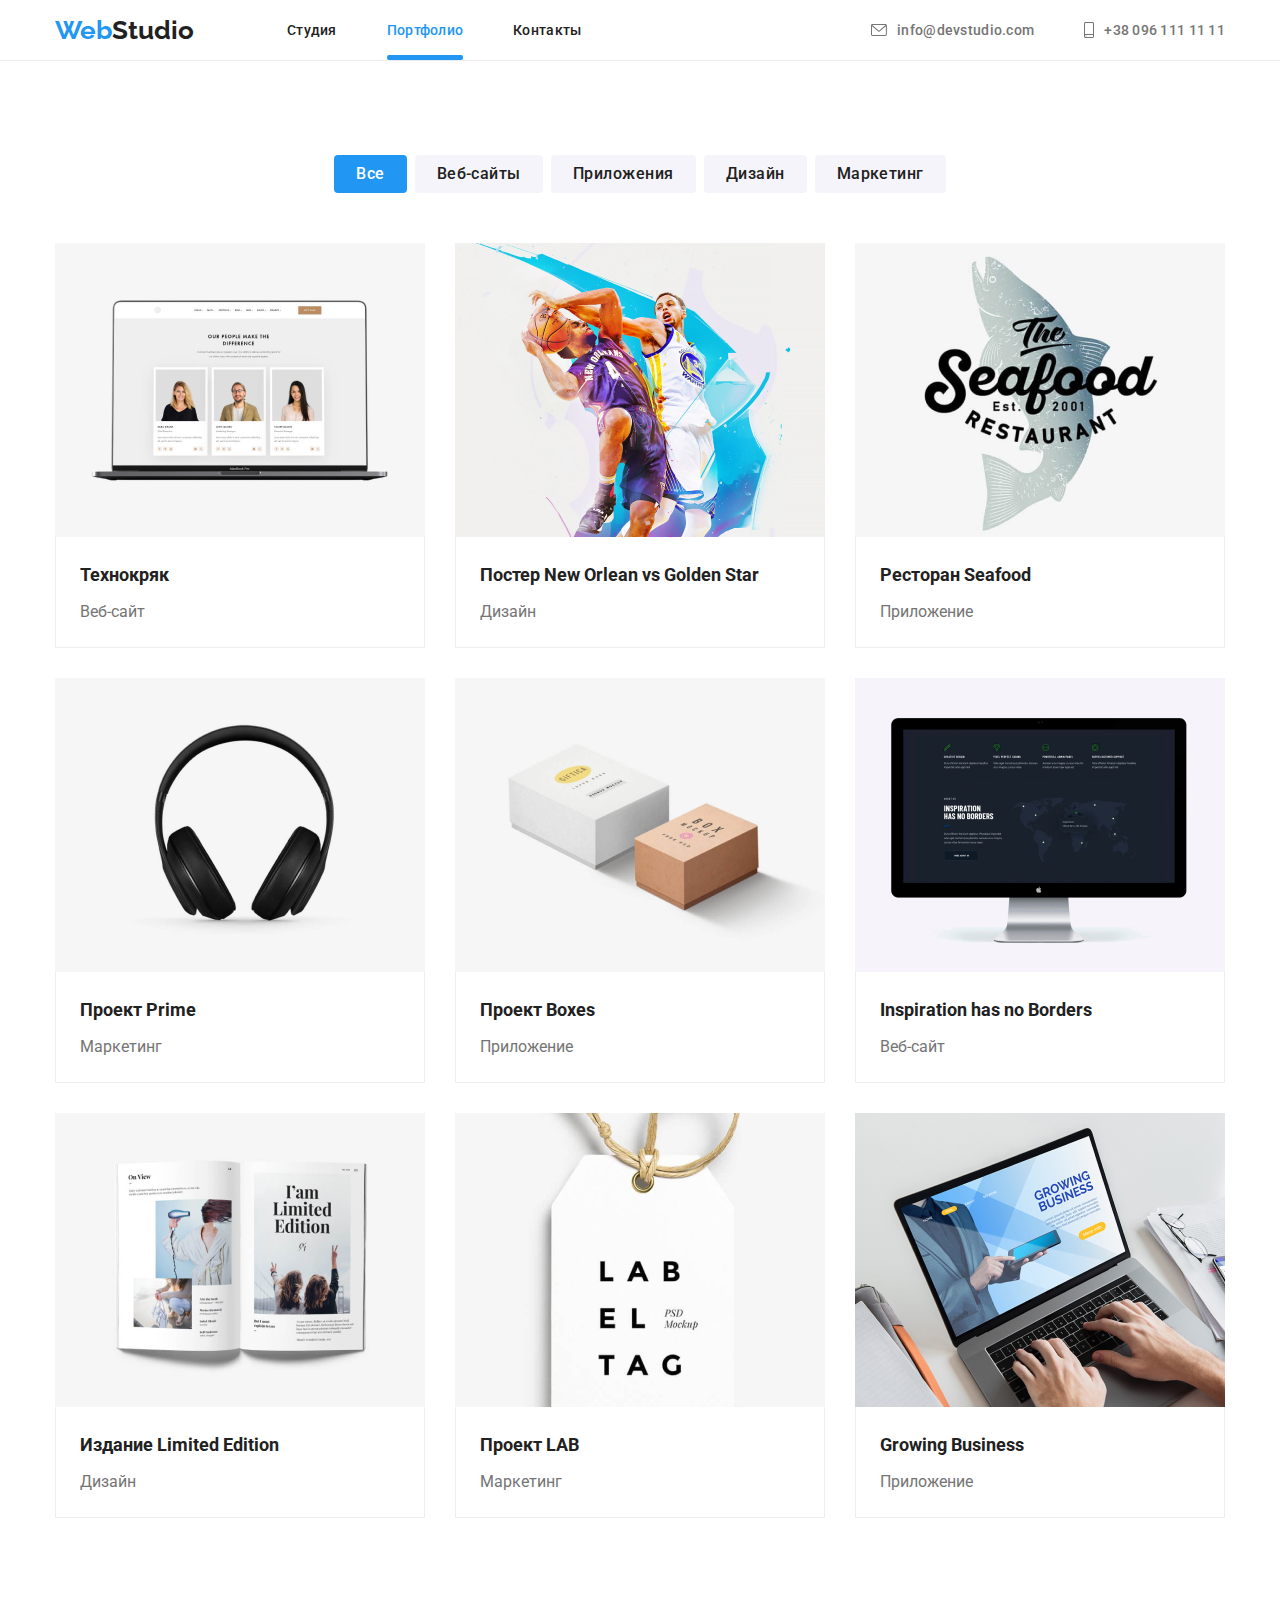
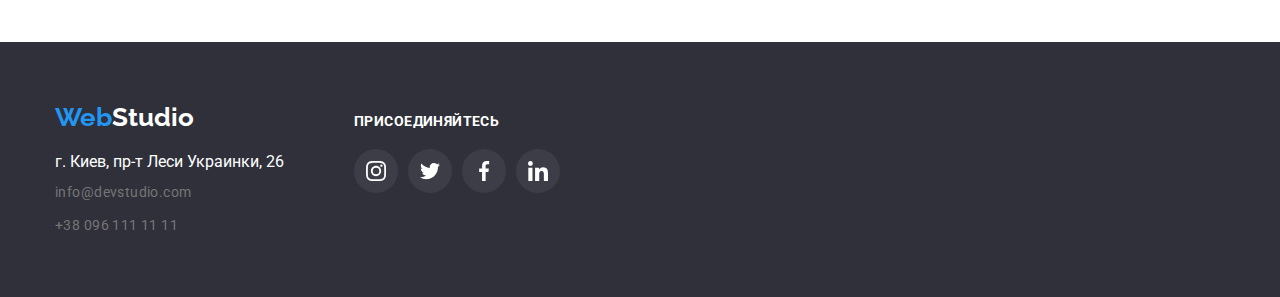
==== commit c4c4be43: "ДЗ5555" ====
--- a/portfolio.html
+++ b/portfolio.html
@@ -95,7 +95,7 @@
         
         <a href="" class="portfolio-img">
             <div class="product-thumb">
-                <img src="./images/portfolio/img.jpg" alt="Веб-сайт" width=370>        
+                <img src="./images/portfolio/img(1).jpg" alt="Веб-сайт" width=370>        
                 <div class="overlay">                  
                     <p class="portfolio-img-text">Технокряк это современная площадка распространения коронавируса.
                         Компании используют эту платформу для цифрового шпионажа и атак на защищённые сервера конкурентов.</p>
@@ -110,7 +110,7 @@
     <li class="test">
         <a href="" class="portfolio-img">
             <div class="product-thumb">
-                <img src="./images/portfolio/img.jpg" alt="Веб-сайт" width=370>        
+                <img src="./images/portfolio/img(2).jpg" alt="Веб-сайт" width=370>        
                 <div class="overlay">                  
                     <p class="portfolio-img-text">Технокряк это современная площадка распространения коронавируса.
                         Компании используют эту платформу для цифрового шпионажа и атак на защищённые сервера конкурентов.</p>
@@ -126,7 +126,7 @@
     <li class="portfolio-li">
         <a href="" class="portfolio-img">
             <div class="product-thumb">
-                <img src="./images/portfolio/img.jpg" alt="Веб-сайт" width=370>        
+                <img src="./images/portfolio/img(3).jpg" alt="Веб-сайт" width=370>        
                 <div class="overlay">                  
                     <p class="portfolio-img-text">Технокряк это современная площадка распространения коронавируса.
                         Компании используют эту платформу для цифрового шпионажа и атак на защищённые сервера конкурентов.</p>
@@ -141,7 +141,7 @@
     <li class="portfolio-li">
         <a href="" class="portfolio-img">
             <div class="product-thumb">
-                <img src="./images/portfolio/img.jpg" alt="Веб-сайт" width=370>        
+                <img src="./images/portfolio/img(4).jpg" alt="Веб-сайт" width=370>        
                 <div class="overlay">                  
                     <p class="portfolio-img-text">Технокряк это современная площадка распространения коронавируса.
                         Компании используют эту платформу для цифрового шпионажа и атак на защищённые сервера конкурентов.</p>
@@ -156,7 +156,7 @@
     <li class="test">
         <a href="" class="portfolio-img">
             <div class="product-thumb">
-                <img src="./images/portfolio/img.jpg" alt="Веб-сайт" width=370>        
+                <img src="./images/portfolio/img(5).jpg" alt="Веб-сайт" width=370>        
                 <div class="overlay">                  
                     <p class="portfolio-img-text">Технокряк это современная площадка распространения коронавируса.
                         Компании используют эту платформу для цифрового шпионажа и атак на защищённые сервера конкурентов.</p>
@@ -173,7 +173,7 @@
     <li class="portfolio-li">
         <a href="" class="portfolio-img">
             <div class="product-thumb">
-                <img src="./images/portfolio/img.jpg" alt="Веб-сайт" width=370>        
+                <img src="./images/portfolio/img(6).jpg" alt="Веб-сайт" width=370>        
                 <div class="overlay">                  
                     <p class="portfolio-img-text">Технокряк это современная площадка распространения коронавируса.
                         Компании используют эту платформу для цифрового шпионажа и атак на защищённые сервера конкурентов.</p>
@@ -189,7 +189,7 @@
     <li class="portfolio-li">
         <a href="" class="portfolio-img">
             <div class="product-thumb">
-                <img src="./images/portfolio/img.jpg" alt="Веб-сайт" width=370>        
+                <img src="./images/portfolio/img(7).jpg" alt="Веб-сайт" width=370>        
                 <div class="overlay">                  
                     <p class="portfolio-img-text">Технокряк это современная площадка распространения коронавируса.
                         Компании используют эту платформу для цифрового шпионажа и атак на защищённые сервера конкурентов.</p>
@@ -204,7 +204,7 @@
     <li class="test">
         <a href="" class="portfolio-img">
             <div class="product-thumb">
-                <img src="./images/portfolio/img.jpg" alt="Веб-сайт" width=370>        
+                <img src="./images/portfolio/img(8).jpg" alt="Веб-сайт" width=370>        
                 <div class="overlay">                  
                     <p class="portfolio-img-text">Технокряк это современная площадка распространения коронавируса.
                         Компании используют эту платформу для цифрового шпионажа и атак на защищённые сервера конкурентов.</p>
--- a/css/style.css
+++ b/css/style.css
@@ -805,9 +805,8 @@
     
     border: none;
 
-
     transition-property: background-color, box-shadow, color;
-    transition-duration: 2500ms;
+    transition-duration: 250ms;
     transition-timing-function: cubic-bezier(0.4, 0, 0.2, 1);
 
 }
